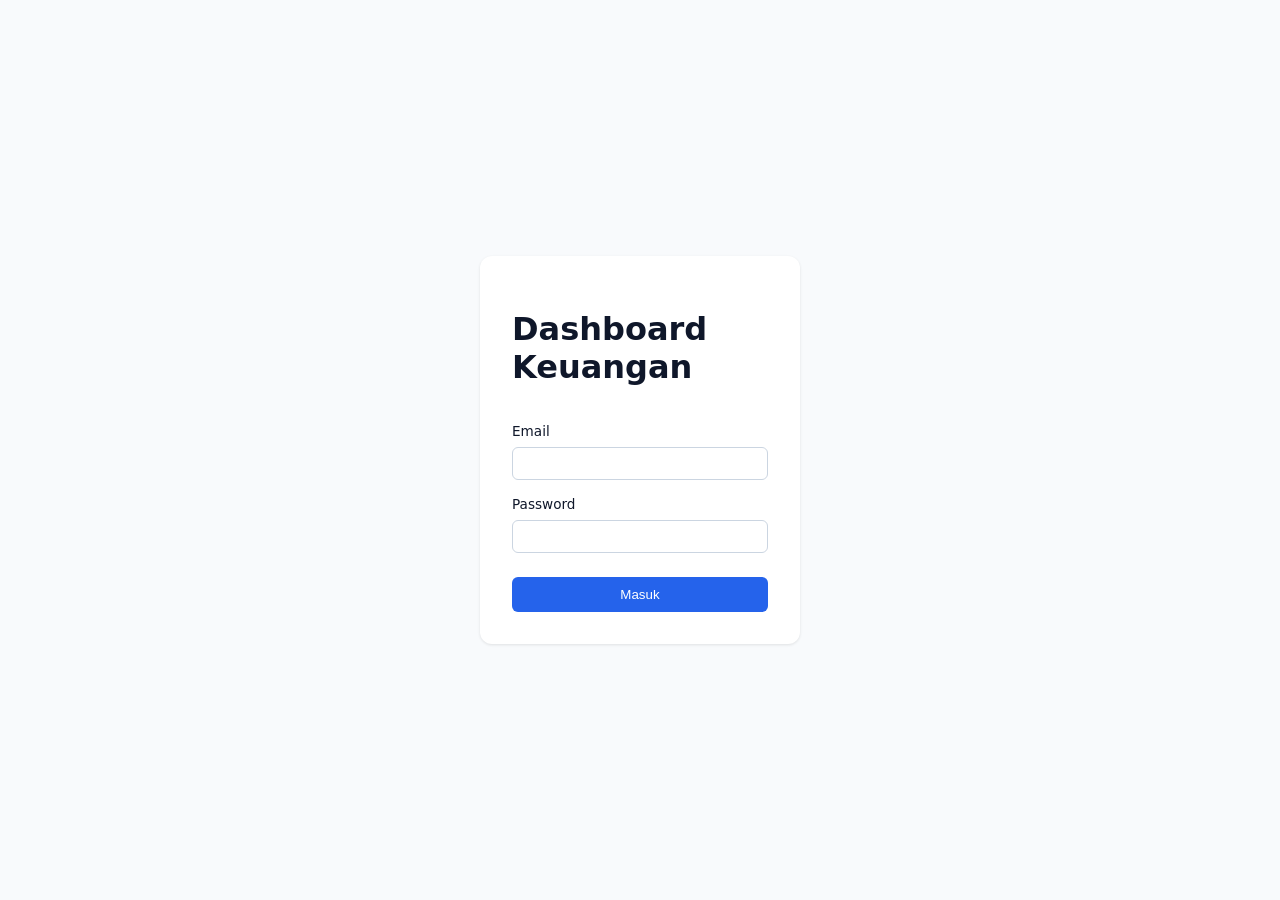
==== login.html @ 85442173 "feat: add Supabase Auth login and session guard" ====
<!doctype html>
<html lang="id">
<head>
  <meta charset="utf-8" />
  <title>Login — Dashboard Keuangan</title>
  <link rel="stylesheet" href="css/style.css" />
</head>
<body class="login-page">
  <form id="login-form" class="login-card">
    <h1>Dashboard Keuangan</h1>
    <label for="email">Email</label>
    <input type="email" id="email" required autocomplete="username" />
    <label for="password">Password</label>
    <input type="password" id="password" required autocomplete="current-password" />
    <button type="submit">Masuk</button>
    <p id="login-error" class="error" hidden></p>
  </form>
  <script type="module">
    import { login } from './js/auth.js';

    const form = document.getElementById('login-form');
    const errorEl = document.getElementById('login-error');

    form.addEventListener('submit', async (e) => {
      e.preventDefault();
      errorEl.hidden = true;
      const email = document.getElementById('email').value;
      const password = document.getElementById('password').value;
      const { error } = await login(email, password);
      if (error) {
        errorEl.textContent = error.message;
        errorEl.hidden = false;
        return;
      }
      window.location.href = 'index.html';
    });
  </script>
</body>
</html>
---- css/style.css ----
* { box-sizing: border-box; }
body {
  font-family: system-ui, sans-serif;
  margin: 0;
  background: #f8fafc;
  color: #0f172a;
}
.login-page {
  display: flex;
  align-items: center;
  justify-content: center;
  min-height: 100vh;
}
.login-card {
  background: white;
  padding: 2rem;
  border-radius: 0.75rem;
  box-shadow: 0 1px 3px rgba(0,0,0,0.1);
  width: 320px;
  display: flex;
  flex-direction: column;
  gap: 0.5rem;
}
.login-card label { font-size: 0.85rem; margin-top: 0.5rem; }
.login-card input {
  padding: 0.5rem;
  border: 1px solid #cbd5e1;
  border-radius: 0.375rem;
}
.login-card button {
  margin-top: 1rem;
  padding: 0.6rem;
  background: #2563eb;
  color: white;
  border: none;
  border-radius: 0.375rem;
  cursor: pointer;
}
.error { color: #dc2626; font-size: 0.85rem; }

.topbar {
  display: flex;
  justify-content: space-between;
  align-items: center;
  padding: 1rem 1.5rem;
  background: white;
  border-bottom: 1px solid #e2e8f0;
}
.topbar-controls { display: flex; align-items: center; gap: 0.75rem; }
main { padding: 1.5rem; max-width: 1200px; margin: 0 auto; }
section { margin-bottom: 2.5rem; }
table { width: 100%; border-collapse: collapse; background: white; }
th, td { text-align: left; padding: 0.5rem 0.75rem; border-bottom: 1px solid #e2e8f0; }
.grand-total { font-size: 1.25rem; font-weight: 600; margin: 0.5rem 0 1rem; }

.trend-grid {
  display: grid;
  grid-template-columns: repeat(auto-fill, minmax(220px, 1fr));
  gap: 1rem;
}
.trend-card {
  background: white;
  border: 1px solid #e2e8f0;
  border-radius: 0.5rem;
  padding: 0.75rem;
}
.trend-card h3 { margin: 0 0 0.5rem; font-size: 0.9rem; }
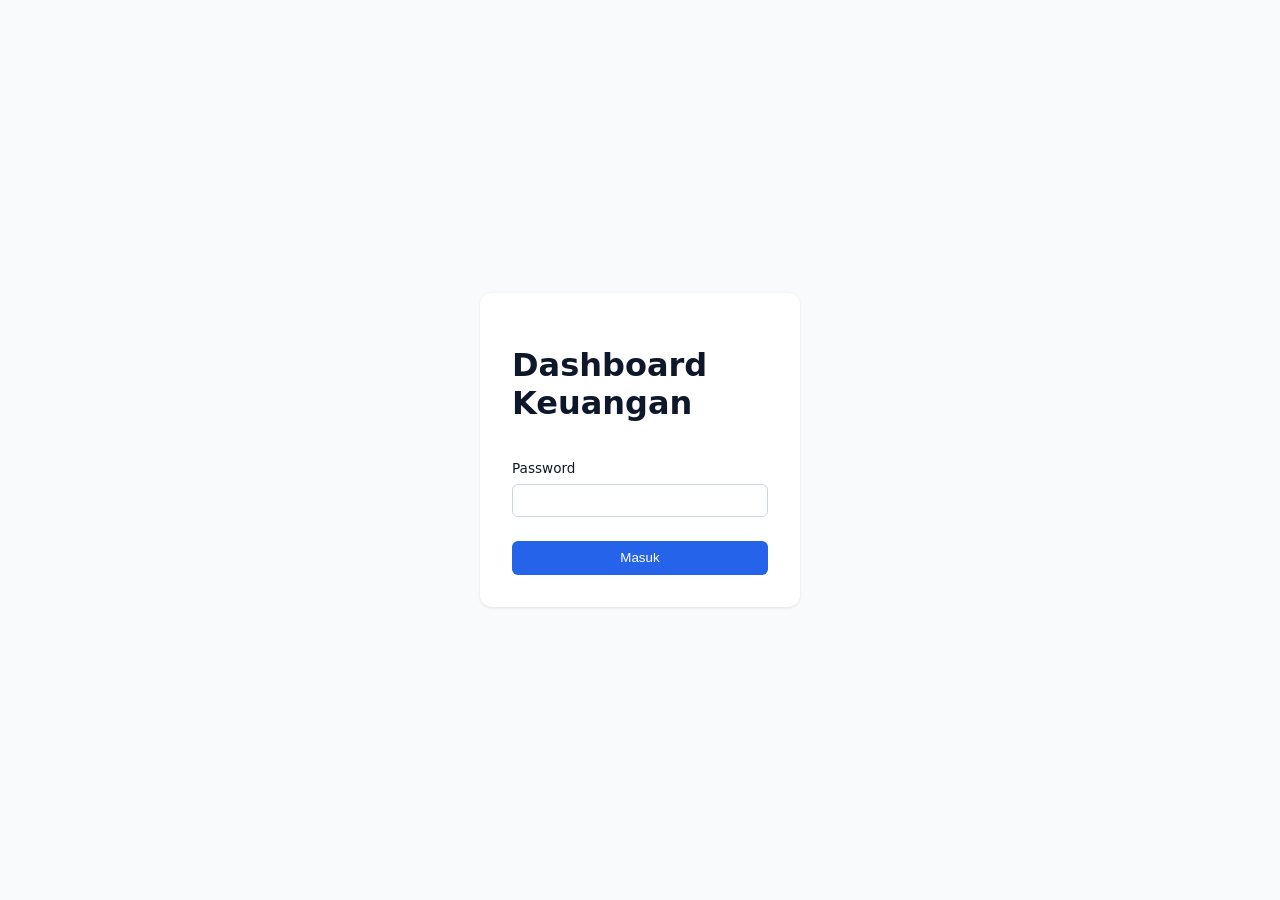
==== commit 46477575: "feat: hardcode owner email, password-only login form" ====
--- a/login.html
+++ b/login.html
@@ -8,8 +8,6 @@
 <body class="login-page">
   <form id="login-form" class="login-card">
     <h1>Dashboard Keuangan</h1>
-    <label for="email">Email</label>
-    <input type="email" id="email" required autocomplete="username" />
     <label for="password">Password</label>
     <input type="password" id="password" required autocomplete="current-password" />
     <button type="submit">Masuk</button>
@@ -18,15 +16,16 @@
   <script type="module">
     import { login } from './js/auth.js';
 
+    const OWNER_EMAIL = 'mokhammadafrizal@gmail.com';
+
     const form = document.getElementById('login-form');
     const errorEl = document.getElementById('login-error');
 
     form.addEventListener('submit', async (e) => {
       e.preventDefault();
       errorEl.hidden = true;
-      const email = document.getElementById('email').value;
       const password = document.getElementById('password').value;
-      const { error } = await login(email, password);
+      const { error } = await login(OWNER_EMAIL, password);
       if (error) {
         errorEl.textContent = error.message;
         errorEl.hidden = false;
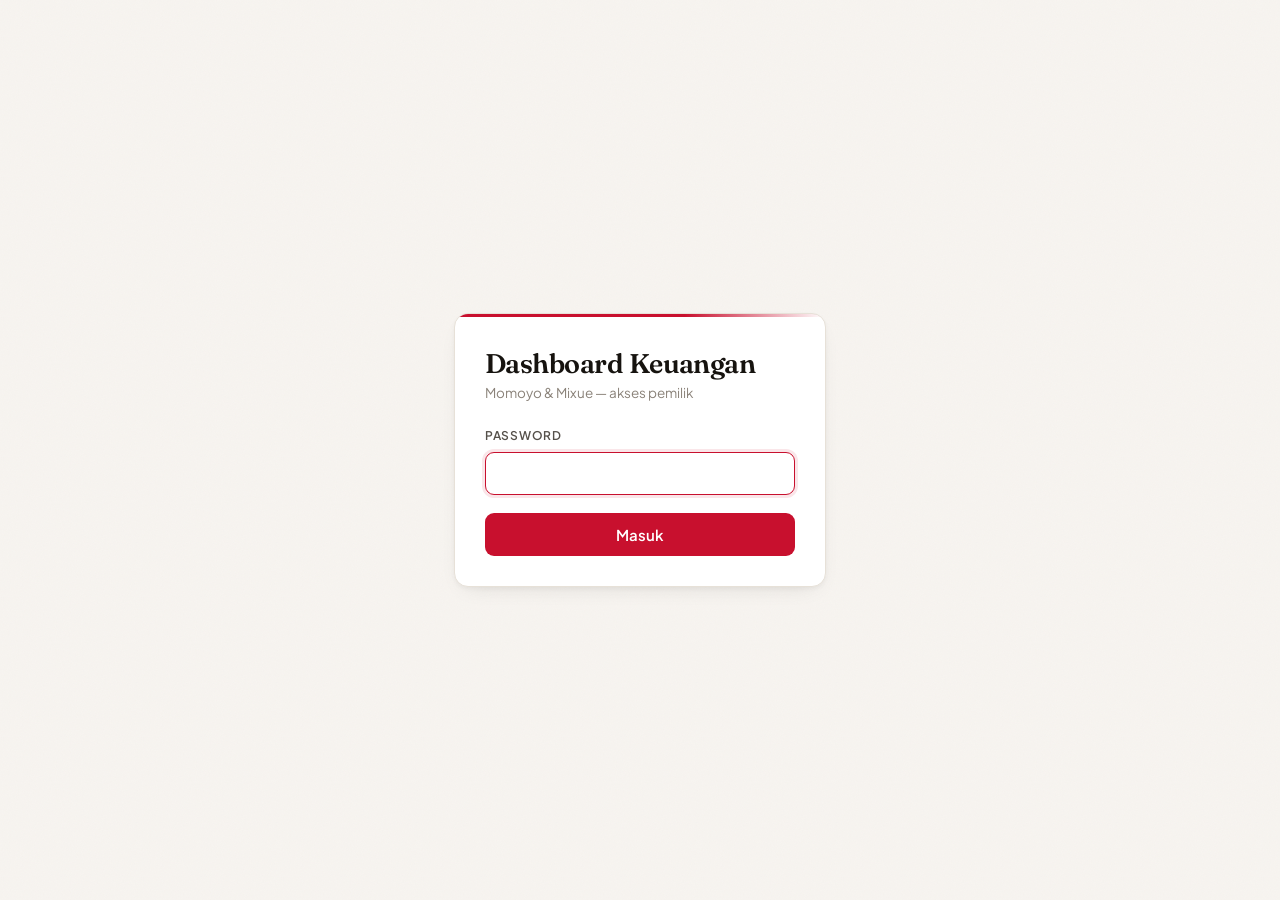
==== commit 8281561a: "feat: editorial redesign — stat cards, aggregate trend, ranked tables with bars, small multiples" ====
--- a/login.html
+++ b/login.html
@@ -2,17 +2,26 @@
 <html lang="id">
 <head>
   <meta charset="utf-8" />
-  <title>Login — Dashboard Keuangan</title>
+  <meta name="viewport" content="width=device-width, initial-scale=1, viewport-fit=cover" />
+  <meta name="theme-color" content="#C8102E" />
+  <title>Masuk — Dashboard Keuangan</title>
+  <link rel="preconnect" href="https://fonts.googleapis.com" />
+  <link rel="preconnect" href="https://fonts.gstatic.com" crossorigin />
+  <link href="https://fonts.googleapis.com/css2?family=Fraunces:opsz,wght@9..144,400;9..144,600;9..144,700&family=Plus+Jakarta+Sans:wght@400;500;600;700&display=swap" rel="stylesheet" />
   <link rel="stylesheet" href="css/style.css" />
 </head>
 <body class="login-page">
   <form id="login-form" class="login-card">
     <h1>Dashboard Keuangan</h1>
+    <p class="login-sub">Momoyo &amp; Mixue — akses pemilik</p>
+
     <label for="password">Password</label>
-    <input type="password" id="password" required autocomplete="current-password" />
-    <button type="submit">Masuk</button>
+    <input type="password" id="password" required autocomplete="current-password" autofocus />
+
+    <button type="submit" class="btn-primary" id="submit-btn">Masuk</button>
     <p id="login-error" class="error" hidden></p>
   </form>
+
   <script type="module">
     import { login } from './js/auth.js';
 
@@ -20,15 +29,24 @@
 
     const form = document.getElementById('login-form');
     const errorEl = document.getElementById('login-error');
+    const submitBtn = document.getElementById('submit-btn');
 
     form.addEventListener('submit', async (e) => {
       e.preventDefault();
       errorEl.hidden = true;
+      submitBtn.disabled = true;
+      submitBtn.textContent = 'Memeriksa…';
+
       const password = document.getElementById('password').value;
       const { error } = await login(OWNER_EMAIL, password);
+
       if (error) {
-        errorEl.textContent = error.message;
+        errorEl.textContent = error.message === 'Invalid login credentials'
+          ? 'Password salah. Coba lagi.'
+          : error.message;
         errorEl.hidden = false;
+        submitBtn.disabled = false;
+        submitBtn.textContent = 'Masuk';
         return;
       }
       window.location.href = 'index.html';
--- a/css/style.css
+++ b/css/style.css
@@ -1,67 +1,735 @@
-* { box-sizing: border-box; }
+/* ============================================================
+   Dashboard Keuangan — Momoyo & Mixue
+   Aesthetic: refined editorial finance. Warm paper canvas, a single
+   validated crimson data hue, generous hairlines, tabular figures.
+   Palette validated with the dataviz six-checks in BOTH modes:
+   series #C8102E on light (#FFFFFF / #F7F4F0) and #F2545B on dark
+   (#17161A) each pass lightness band, chroma floor and >=3:1 contrast.
+   ============================================================ */
+
+/* ---------- Tokens ---------- */
+:root {
+  color-scheme: light;
+
+  --canvas:        #F7F4F0;
+  --surface:       #FFFFFF;
+  --surface-2:     #FBF9F6;
+  --surface-sunk:  #F2EEE8;
+
+  --ink:           #16130F;
+  --ink-2:         #55504A;
+  --ink-muted:     #8A8279;
+
+  --hairline:      #E7E1D8;
+  --grid:          #EFEAE2;
+
+  /* single data hue */
+  --brand:         #C8102E;
+  --brand-ink:     #A00C24;
+  --brand-wash:    rgba(200, 16, 46, 0.10);
+  --brand-wash-2:  rgba(200, 16, 46, 0.05);
+
+  --good:          #006300;
+  --bad:           #C0392B;
+
+  --shadow-sm: 0 1px 2px rgba(22, 19, 15, 0.05);
+  --shadow-md: 0 2px 4px rgba(22, 19, 15, 0.04), 0 8px 24px -12px rgba(22, 19, 15, 0.14);
+
+  --radius:    14px;
+  --radius-sm: 9px;
+
+  --font-display: "Fraunces", Georgia, "Times New Roman", serif;
+  --font-ui: "Plus Jakarta Sans", ui-sans-serif, system-ui, -apple-system, "Segoe UI", sans-serif;
+
+  --maxw: 1240px;
+}
+
+@media (prefers-color-scheme: dark) {
+  :root:where(:not([data-theme="light"])) {
+    color-scheme: dark;
+    --canvas:       #0E0D10;
+    --surface:      #17161A;
+    --surface-2:    #1C1B20;
+    --surface-sunk: #211F26;
+    --ink:          #F6F3EE;
+    --ink-2:        #B9B3AA;
+    --ink-muted:    #8A8279;
+    --hairline:     #2B2932;
+    --grid:         #232128;
+    --brand:        #F2545B;
+    --brand-ink:    #F2545B;
+    --brand-wash:   rgba(242, 84, 91, 0.16);
+    --brand-wash-2: rgba(242, 84, 91, 0.07);
+    --good:         #4FBF4F;
+    --bad:          #F2545B;
+    --shadow-sm: 0 1px 2px rgba(0, 0, 0, 0.4);
+    --shadow-md: 0 2px 4px rgba(0, 0, 0, 0.3), 0 8px 24px -12px rgba(0, 0, 0, 0.7);
+  }
+}
+
+:root[data-theme="dark"] {
+  color-scheme: dark;
+  --canvas:       #0E0D10;
+  --surface:      #17161A;
+  --surface-2:    #1C1B20;
+  --surface-sunk: #211F26;
+  --ink:          #F6F3EE;
+  --ink-2:        #B9B3AA;
+  --ink-muted:    #8A8279;
+  --hairline:     #2B2932;
+  --grid:         #232128;
+  --brand:        #F2545B;
+  --brand-ink:    #F2545B;
+  --brand-wash:   rgba(242, 84, 91, 0.16);
+  --brand-wash-2: rgba(242, 84, 91, 0.07);
+  --good:         #4FBF4F;
+  --bad:          #F2545B;
+}
+
+/* ---------- Base ---------- */
+*, *::before, *::after { box-sizing: border-box; }
+
+html { -webkit-text-size-adjust: 100%; }
+
 body {
-  font-family: system-ui, sans-serif;
   margin: 0;
-  background: #f8fafc;
-  color: #0f172a;
-}
+  font-family: var(--font-ui);
+  font-size: 15px;
+  line-height: 1.5;
+  color: var(--ink);
+  background-color: var(--canvas);
+  /* faint paper grain for atmosphere — never loud enough to read as texture */
+  background-image: url("data:image/svg+xml,%3Csvg xmlns='http://www.w3.org/2000/svg' width='140' height='140'%3E%3Cfilter id='n'%3E%3CfeTurbulence type='fractalNoise' baseFrequency='0.85' numOctaves='3'/%3E%3C/filter%3E%3Crect width='140' height='140' filter='url(%23n)' opacity='0.028'/%3E%3C/svg%3E");
+  -webkit-font-smoothing: antialiased;
+  text-rendering: optimizeLegibility;
+}
+
+h1, h2, h3 { margin: 0; font-weight: 600; }
+
+/* ============================================================
+   Login
+   ============================================================ */
 .login-page {
+  min-height: 100dvh;
+  display: grid;
+  place-items: center;
+  padding: 24px;
+}
+
+.login-card {
+  width: min(100%, 372px);
+  background: var(--surface);
+  border: 1px solid var(--hairline);
+  border-radius: var(--radius);
+  box-shadow: var(--shadow-md);
+  padding: 34px 30px 30px;
+  position: relative;
+  overflow: hidden;
+}
+
+/* brand hairline across the top of the card */
+.login-card::before {
+  content: "";
+  position: absolute;
+  inset: 0 0 auto 0;
+  height: 3px;
+  background: linear-gradient(90deg, var(--brand), var(--brand) 62%, transparent);
+}
+
+.login-card h1 {
+  font-family: var(--font-display);
+  font-optical-sizing: auto;
+  font-size: 27px;
+  letter-spacing: -0.02em;
+  line-height: 1.15;
+  margin-bottom: 4px;
+}
+
+.login-card .login-sub {
+  margin: 0 0 24px;
+  color: var(--ink-muted);
+  font-size: 13.5px;
+}
+
+.login-card label {
+  display: block;
+  font-size: 12px;
+  font-weight: 600;
+  letter-spacing: 0.06em;
+  text-transform: uppercase;
+  color: var(--ink-2);
+  margin-bottom: 7px;
+}
+
+.login-card input[type="password"] {
+  width: 100%;
+  font-family: var(--font-ui);
+  font-size: 15px;
+  color: var(--ink);
+  background: var(--surface-2);
+  border: 1px solid var(--hairline);
+  border-radius: var(--radius-sm);
+  padding: 11px 13px;
+  transition: border-color .16s ease, box-shadow .16s ease, background-color .16s ease;
+}
+
+.login-card input[type="password"]:focus {
+  outline: none;
+  background: var(--surface);
+  border-color: var(--brand);
+  box-shadow: 0 0 0 3px var(--brand-wash);
+}
+
+.btn-primary {
+  width: 100%;
+  margin-top: 18px;
+  font-family: var(--font-ui);
+  font-size: 15px;
+  font-weight: 600;
+  color: #fff;
+  background: var(--brand);
+  border: none;
+  border-radius: var(--radius-sm);
+  padding: 12px;
+  cursor: pointer;
+  transition: filter .16s ease, transform .12s ease;
+}
+.btn-primary:hover { filter: brightness(1.07); }
+.btn-primary:active { transform: translateY(1px); }
+.btn-primary:disabled { opacity: .6; cursor: progress; }
+
+.error {
+  margin: 14px 0 0;
+  font-size: 13.5px;
+  color: var(--bad);
+  background: var(--brand-wash-2);
+  border-left: 2px solid var(--bad);
+  padding: 9px 11px;
+  border-radius: 0 var(--radius-sm) var(--radius-sm) 0;
+}
+
+/* ============================================================
+   Topbar
+   ============================================================ */
+.topbar {
+  position: sticky;
+  top: 0;
+  z-index: 20;
+  background: color-mix(in srgb, var(--canvas) 88%, transparent);
+  backdrop-filter: saturate(1.6) blur(10px);
+  -webkit-backdrop-filter: saturate(1.6) blur(10px);
+  border-bottom: 1px solid var(--hairline);
+}
+
+.topbar-inner {
+  max-width: var(--maxw);
+  margin: 0 auto;
+  padding: 13px clamp(16px, 3vw, 30px);
   display: flex;
   align-items: center;
-  justify-content: center;
-  min-height: 100vh;
-}
-.login-card {
-  background: white;
-  padding: 2rem;
-  border-radius: 0.75rem;
-  box-shadow: 0 1px 3px rgba(0,0,0,0.1);
-  width: 320px;
+  justify-content: space-between;
+  gap: 16px;
+  flex-wrap: wrap;
+}
+
+.brandmark { display: flex; align-items: center; gap: 11px; min-width: 0; }
+
+.brandmark-dot {
+  width: 11px; height: 11px;
+  border-radius: 50%;
+  background: var(--brand);
+  box-shadow: 0 0 0 4px var(--brand-wash);
+  flex: none;
+}
+
+.brandmark-text { display: flex; flex-direction: column; line-height: 1.2; min-width: 0; }
+.brandmark-text strong {
+  font-family: var(--font-display);
+  font-optical-sizing: auto;
+  font-size: 18.5px;
+  font-weight: 600;
+  letter-spacing: -0.015em;
+  white-space: nowrap;
+}
+.brandmark-text span {
+  font-size: 11.5px;
+  color: var(--ink-muted);
+  letter-spacing: 0.03em;
+}
+
+.topbar-controls { display: flex; align-items: flex-end; gap: 10px; }
+
+.field { display: flex; flex-direction: column; gap: 5px; }
+.field label {
+  font-size: 10.5px;
+  font-weight: 700;
+  letter-spacing: 0.08em;
+  text-transform: uppercase;
+  color: var(--ink-muted);
+}
+
+.select-wrap { position: relative; }
+.select-wrap::after {
+  content: "";
+  position: absolute;
+  right: 11px; top: 50%;
+  width: 7px; height: 7px;
+  border-right: 1.8px solid var(--ink-2);
+  border-bottom: 1.8px solid var(--ink-2);
+  transform: translateY(-70%) rotate(45deg);
+  pointer-events: none;
+}
+
+.select-wrap select,
+input[type="date"] {
+  appearance: none;
+  -webkit-appearance: none;
+  font-family: var(--font-ui);
+  font-size: 14px;
+  font-weight: 600;
+  color: var(--ink);
+  background: var(--surface);
+  border: 1px solid var(--hairline);
+  border-radius: var(--radius-sm);
+  padding: 8px 32px 8px 12px;
+  cursor: pointer;
+  transition: border-color .16s ease, box-shadow .16s ease;
+}
+input[type="date"] { padding-right: 12px; }
+
+.select-wrap select:focus-visible,
+input[type="date"]:focus-visible {
+  outline: none;
+  border-color: var(--brand);
+  box-shadow: 0 0 0 3px var(--brand-wash);
+}
+
+.btn-ghost {
+  font-family: var(--font-ui);
+  font-size: 14px;
+  font-weight: 600;
+  color: var(--ink-2);
+  background: transparent;
+  border: 1px solid var(--hairline);
+  border-radius: var(--radius-sm);
+  padding: 8px 14px;
+  cursor: pointer;
+  transition: color .16s ease, border-color .16s ease, background-color .16s ease;
+}
+.btn-ghost:hover { color: var(--brand-ink); border-color: var(--brand); background: var(--brand-wash-2); }
+
+/* ============================================================
+   Layout
+   ============================================================ */
+main {
+  max-width: var(--maxw);
+  margin: 0 auto;
+  padding: clamp(20px, 3vw, 32px) clamp(16px, 3vw, 30px) 72px;
   display: flex;
   flex-direction: column;
-  gap: 0.5rem;
-}
-.login-card label { font-size: 0.85rem; margin-top: 0.5rem; }
-.login-card input {
-  padding: 0.5rem;
-  border: 1px solid #cbd5e1;
-  border-radius: 0.375rem;
-}
-.login-card button {
-  margin-top: 1rem;
-  padding: 0.6rem;
-  background: #2563eb;
-  color: white;
-  border: none;
-  border-radius: 0.375rem;
-  cursor: pointer;
-}
-.error { color: #dc2626; font-size: 0.85rem; }
-
-.topbar {
+  gap: clamp(18px, 2.4vw, 26px);
+}
+
+/* staggered entrance — one orchestrated page load */
+main > * {
+  animation: rise .5s cubic-bezier(.22,.68,.36,1) both;
+}
+main > *:nth-child(1) { animation-delay: .02s; }
+main > *:nth-child(2) { animation-delay: .08s; }
+main > *:nth-child(3) { animation-delay: .14s; }
+main > *:nth-child(4) { animation-delay: .2s; }
+main > *:nth-child(5) { animation-delay: .26s; }
+
+@keyframes rise {
+  from { opacity: 0; transform: translateY(10px); }
+  to   { opacity: 1; transform: none; }
+}
+
+@media (prefers-reduced-motion: reduce) {
+  main > * { animation: none; }
+  * { transition-duration: .01ms !important; animation-duration: .01ms !important; }
+}
+
+/* ============================================================
+   Stat cards
+   ============================================================ */
+.stats {
+  display: grid;
+  grid-template-columns: repeat(4, 1fr);
+  gap: clamp(12px, 1.5vw, 16px);
+}
+
+.stat {
+  background: var(--surface);
+  border: 1px solid var(--hairline);
+  border-radius: var(--radius);
+  padding: 18px 18px 16px;
+  box-shadow: var(--shadow-sm);
+  position: relative;
+  min-width: 0;
+}
+
+/* the hero card carries the brand accent and spans two columns */
+.stat--hero {
+  grid-column: span 2;
+  background:
+    radial-gradient(120% 140% at 0% 0%, var(--brand-wash-2), transparent 58%),
+    var(--surface);
+}
+.stat--hero::before {
+  content: "";
+  position: absolute;
+  left: 18px; top: 0;
+  width: 34px; height: 3px;
+  background: var(--brand);
+  border-radius: 0 0 3px 3px;
+}
+
+.stat-label {
+  font-size: 11px;
+  font-weight: 700;
+  letter-spacing: 0.09em;
+  text-transform: uppercase;
+  color: var(--ink-muted);
+  margin-bottom: 10px;
+}
+
+.stat-value {
+  font-family: var(--font-display);
+  font-optical-sizing: auto;
+  font-weight: 600;
+  font-size: clamp(26px, 3.4vw, 34px);
+  line-height: 1.05;
+  letter-spacing: -0.025em;
+  margin: 0;
+  color: var(--ink);
+  font-variant-numeric: lining-nums;
+}
+
+.stat--hero .stat-value { font-size: clamp(34px, 5vw, 52px); }
+
+.stat-value--name {
+  font-size: clamp(20px, 2.4vw, 26px);
+  overflow-wrap: anywhere;
+}
+
+.stat-sub {
+  margin: 8px 0 0;
+  font-size: 12.5px;
+  color: var(--ink-muted);
+  line-height: 1.4;
+}
+
+.delta { font-weight: 700; }
+.delta--up   { color: var(--good); }
+.delta--down { color: var(--bad); }
+.delta-icon { font-style: normal; margin-right: 2px; }
+
+/* ============================================================
+   Panels
+   ============================================================ */
+.panel {
+  background: var(--surface);
+  border: 1px solid var(--hairline);
+  border-radius: var(--radius);
+  box-shadow: var(--shadow-sm);
+  overflow: hidden;
+}
+
+.panel-head {
   display: flex;
+  align-items: flex-end;
   justify-content: space-between;
-  align-items: center;
-  padding: 1rem 1.5rem;
-  background: white;
-  border-bottom: 1px solid #e2e8f0;
-}
-.topbar-controls { display: flex; align-items: center; gap: 0.75rem; }
-main { padding: 1.5rem; max-width: 1200px; margin: 0 auto; }
-section { margin-bottom: 2.5rem; }
-table { width: 100%; border-collapse: collapse; background: white; }
-th, td { text-align: left; padding: 0.5rem 0.75rem; border-bottom: 1px solid #e2e8f0; }
-.grand-total { font-size: 1.25rem; font-weight: 600; margin: 0.5rem 0 1rem; }
-
+  gap: 14px;
+  flex-wrap: wrap;
+  padding: 18px clamp(16px, 2.2vw, 22px) 14px;
+  border-bottom: 1px solid var(--hairline);
+}
+
+.panel-title {
+  font-family: var(--font-display);
+  font-optical-sizing: auto;
+  font-size: 19px;
+  font-weight: 600;
+  letter-spacing: -0.018em;
+}
+
+.panel-note {
+  margin: 3px 0 0;
+  font-size: 12.5px;
+  color: var(--ink-muted);
+}
+
+/* ---------- Charts ---------- */
+.chart-frame {
+  position: relative;
+  padding: 16px clamp(10px, 1.6vw, 18px) 12px;
+  height: 264px;
+}
+.chart-frame--tall { height: 320px; }
+
+@media (max-width: 640px) {
+  .chart-frame, .chart-frame--tall { height: 232px; }
+}
+
+/* ============================================================
+   Tables
+   ============================================================ */
+.table-scroll { overflow-x: auto; }
+
+.data-table {
+  width: 100%;
+  border-collapse: collapse;
+  font-size: 14px;
+}
+
+.data-table th {
+  text-align: left;
+  font-size: 10.5px;
+  font-weight: 700;
+  letter-spacing: 0.08em;
+  text-transform: uppercase;
+  color: var(--ink-muted);
+  padding: 11px clamp(12px, 1.6vw, 18px);
+  background: var(--surface-2);
+  border-bottom: 1px solid var(--hairline);
+  white-space: nowrap;
+}
+
+.data-table td {
+  padding: 11px clamp(12px, 1.6vw, 18px);
+  border-bottom: 1px solid var(--grid);
+  vertical-align: middle;
+}
+
+.data-table tbody tr:nth-child(even) { background: var(--surface-2); }
+.data-table tbody tr:last-child td { border-bottom: none; }
+
+.data-table tbody tr {
+  transition: background-color .14s ease;
+}
+.data-table tbody tr:hover { background: var(--brand-wash-2); }
+
+.col-rank { width: 46px; text-align: center; }
+.col-num  { text-align: right; white-space: nowrap; }
+.col-share { width: 34%; min-width: 150px; }
+
+.data-table td.col-rank { text-align: center; }
+.data-table td.col-num {
+  text-align: right;
+  font-variant-numeric: tabular-nums;
+  font-weight: 600;
+  white-space: nowrap;
+}
+
+.rank-badge {
+  display: inline-grid;
+  place-items: center;
+  min-width: 23px; height: 23px;
+  padding: 0 6px;
+  border-radius: 7px;
+  font-size: 12px;
+  font-weight: 700;
+  font-variant-numeric: tabular-nums;
+  color: var(--ink-2);
+  background: var(--surface-sunk);
+}
+/* top three earn the accent, in descending strength */
+tr:nth-child(1) .rank-badge { background: var(--brand); color: #fff; }
+tr:nth-child(2) .rank-badge { background: var(--brand-wash); color: var(--brand-ink); }
+tr:nth-child(3) .rank-badge { background: var(--brand-wash-2); color: var(--brand-ink); }
+
+.outlet-cell { display: flex; align-items: center; gap: 9px; min-width: 0; }
+.outlet-name { font-weight: 600; }
+.brand-tag {
+  font-size: 10px;
+  font-weight: 700;
+  letter-spacing: 0.05em;
+  text-transform: uppercase;
+  color: var(--ink-muted);
+  border: 1px solid var(--hairline);
+  border-radius: 5px;
+  padding: 1px 5px;
+  flex: none;
+}
+
+/* mini proportion bar — magnitude by length, single hue */
+.bar {
+  position: relative;
+  height: 8px;
+  border-radius: 999px;
+  background: var(--surface-sunk);
+  overflow: hidden;
+}
+.bar-fill {
+  position: absolute;
+  inset: 0 auto 0 0;
+  border-radius: 999px;
+  background: var(--brand);
+  /* grows on load so proportion reads as motion, not decoration */
+  animation: grow .7s cubic-bezier(.22,.68,.36,1) both;
+  transform-origin: left center;
+}
+@keyframes grow { from { transform: scaleX(0); } to { transform: scaleX(1); } }
+
+.share-cell { display: flex; align-items: center; gap: 10px; }
+.share-cell .bar { flex: 1 1 auto; }
+.share-pct {
+  flex: none;
+  width: 42px;
+  text-align: right;
+  font-size: 12px;
+  font-variant-numeric: tabular-nums;
+  color: var(--ink-muted);
+}
+
+.empty-row td {
+  padding: 30px 18px;
+  text-align: center;
+  color: var(--ink-muted);
+  font-size: 13.5px;
+}
+
+/* ============================================================
+   Small multiples
+   ============================================================ */
 .trend-grid {
   display: grid;
-  grid-template-columns: repeat(auto-fill, minmax(220px, 1fr));
-  gap: 1rem;
-}
+  grid-template-columns: repeat(auto-fill, minmax(232px, 1fr));
+  gap: 1px;
+  background: var(--hairline);
+}
+
 .trend-card {
-  background: white;
-  border: 1px solid #e2e8f0;
-  border-radius: 0.5rem;
-  padding: 0.75rem;
-}
-.trend-card h3 { margin: 0 0 0.5rem; font-size: 0.9rem; }
+  background: var(--surface);
+  padding: 14px 14px 8px;
+  min-width: 0;
+}
+
+.trend-card-head {
+  display: flex;
+  align-items: baseline;
+  justify-content: space-between;
+  gap: 8px;
+  margin-bottom: 2px;
+}
+
+.trend-card h3 {
+  font-size: 13px;
+  font-weight: 700;
+  letter-spacing: -0.005em;
+  color: var(--ink);
+  overflow: hidden;
+  text-overflow: ellipsis;
+  white-space: nowrap;
+}
+
+.trend-card .trend-total {
+  font-size: 12.5px;
+  font-weight: 700;
+  font-variant-numeric: tabular-nums;
+  color: var(--brand-ink);
+  flex: none;
+}
+
+.trend-card .trend-meta {
+  font-size: 11px;
+  color: var(--ink-muted);
+  margin: 0 0 6px;
+}
+
+.spark-frame { height: 76px; position: relative; }
+
+.trend-card--empty .spark-frame {
+  display: grid;
+  place-items: center;
+  font-size: 11.5px;
+  color: var(--ink-muted);
+  background:
+    repeating-linear-gradient(45deg, var(--surface-2) 0 6px, transparent 6px 12px);
+  border-radius: var(--radius-sm);
+}
+
+/* ============================================================
+   Loading skeletons
+   ============================================================ */
+.skeleton {
+  display: block;
+  height: 1em;
+  border-radius: 6px;
+  background: linear-gradient(90deg, var(--surface-sunk) 25%, var(--surface-2) 37%, var(--surface-sunk) 63%);
+  background-size: 400% 100%;
+  animation: shimmer 1.4s ease-in-out infinite;
+}
+@keyframes shimmer {
+  from { background-position: 100% 0; }
+  to   { background-position: 0 0; }
+}
+
+.skeleton--value { height: 1.05em; width: 72%; }
+.skeleton--sub   { height: .8em; width: 52%; margin-top: 9px; }
+.skeleton--row   { height: 13px; width: 100%; }
+
+/* ============================================================
+   Footnote + toast
+   ============================================================ */
+.footnote {
+  margin: 2px 0 0;
+  font-size: 12px;
+  color: var(--ink-muted);
+  text-align: center;
+}
+
+.toast {
+  position: fixed;
+  left: 50%;
+  bottom: 22px;
+  transform: translateX(-50%);
+  z-index: 40;
+  max-width: min(92vw, 460px);
+  background: var(--ink);
+  color: var(--canvas);
+  font-size: 13.5px;
+  padding: 11px 16px;
+  border-radius: var(--radius-sm);
+  box-shadow: var(--shadow-md);
+}
+.toast[hidden] { display: none; }
+
+/* ============================================================
+   Responsive — phone is a primary surface here
+   ============================================================ */
+@media (max-width: 860px) {
+  .stats { grid-template-columns: repeat(2, 1fr); }
+  .stat--hero { grid-column: span 2; }
+}
+
+@media (max-width: 560px) {
+  body { font-size: 14.5px; }
+
+  .topbar-inner { padding: 11px 16px; gap: 11px; }
+  .topbar-controls { width: 100%; justify-content: space-between; }
+  .brandmark-text strong { font-size: 17px; }
+
+  .stats { grid-template-columns: 1fr; }
+  .stat--hero { grid-column: span 1; }
+  .stat { padding: 15px 15px 14px; }
+
+  .panel-head { padding: 15px 16px 13px; }
+
+  /* the share column is the first thing to sacrifice on a narrow screen */
+  .col-share, .data-table td.col-share { display: none; }
+
+  .data-table th, .data-table td { padding: 10px 12px; }
+
+  .trend-grid { grid-template-columns: repeat(auto-fill, minmax(158px, 1fr)); }
+  .spark-frame { height: 64px; }
+}
+
+/* ============================================================
+   Forced colors / print — texture & ink fallbacks
+   ============================================================ */
+@media (forced-colors: active) {
+  .bar-fill { background: Highlight; }
+  .panel, .stat, .login-card { border-color: CanvasText; }
+}
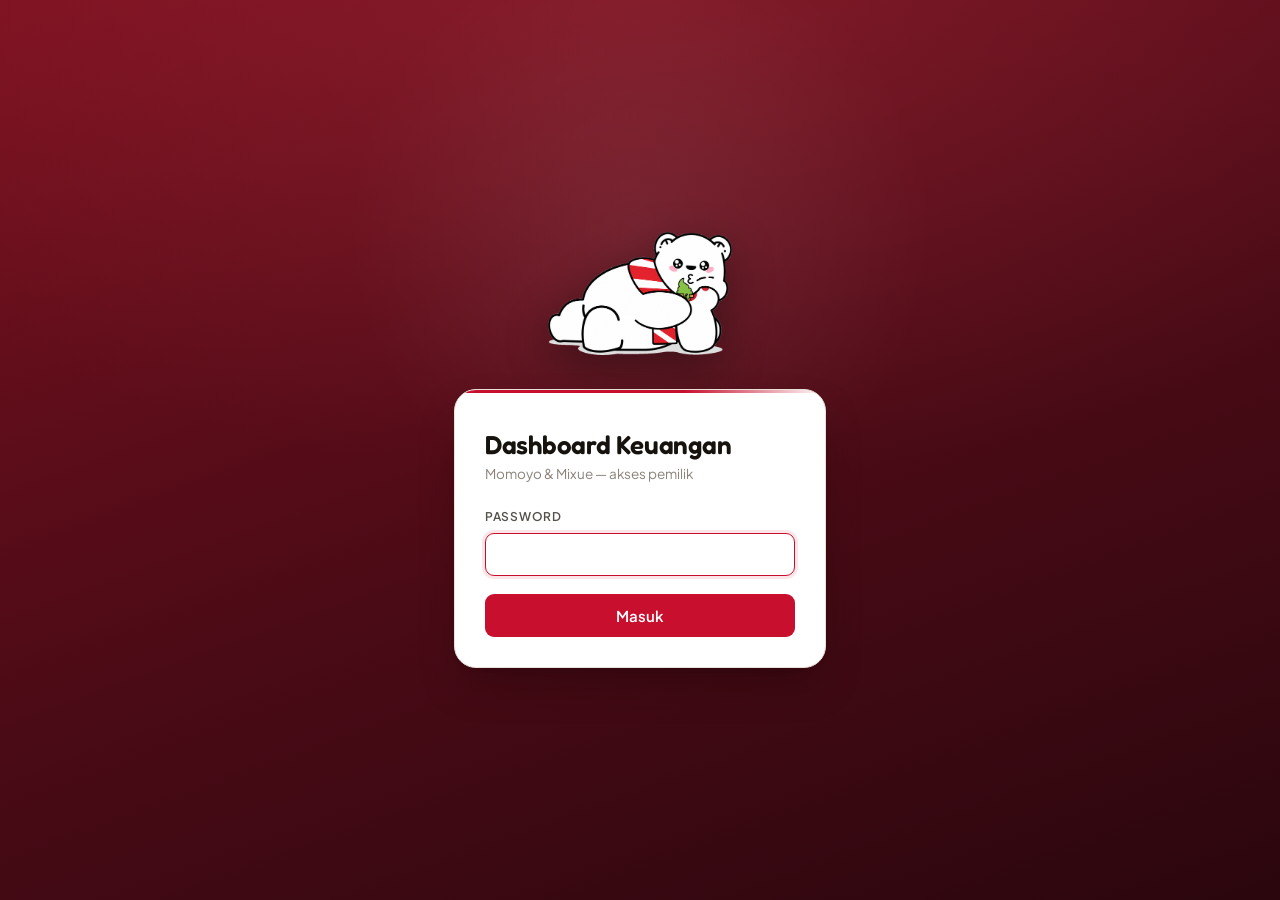
==== commit 2e02e486: "feat: redesign login page with Momoyo brand (red gradient, mascot, rounded font) - Dark red -> maroo" ====
--- a/login.html
+++ b/login.html
@@ -3,24 +3,29 @@
 <head>
   <meta charset="utf-8" />
   <meta name="viewport" content="width=device-width, initial-scale=1, viewport-fit=cover" />
-  <meta name="theme-color" content="#C8102E" />
+  <meta name="theme-color" content="#5A0E1A" />
   <title>Masuk — Dashboard Keuangan</title>
+  <link rel="icon" href="data:image/svg+xml,%3Csvg xmlns='http://www.w3.org/2000/svg' viewBox='0 0 32 32'%3E%3Crect width='32' height='32' rx='7' fill='%23C8102E'/%3E%3Ccircle cx='16' cy='16' r='6' fill='%23fff'/%3E%3C/svg%3E" />
   <link rel="preconnect" href="https://fonts.googleapis.com" />
   <link rel="preconnect" href="https://fonts.gstatic.com" crossorigin />
-  <link href="https://fonts.googleapis.com/css2?family=Fraunces:opsz,wght@9..144,400;9..144,600;9..144,700&family=Plus+Jakarta+Sans:wght@400;500;600;700&display=swap" rel="stylesheet" />
+  <link href="https://fonts.googleapis.com/css2?family=Fredoka:wght@500;600;700&family=Plus+Jakarta+Sans:wght@400;500;600;700&display=swap" rel="stylesheet" />
   <link rel="stylesheet" href="css/style.css" />
 </head>
 <body class="login-page">
-  <form id="login-form" class="login-card">
-    <h1>Dashboard Keuangan</h1>
-    <p class="login-sub">Momoyo &amp; Mixue — akses pemilik</p>
+  <div class="login-scene">
+    <img class="login-mascot" src="panda-lengkap-final.png" alt="" aria-hidden="true" width="500" height="335" />
 
-    <label for="password">Password</label>
-    <input type="password" id="password" required autocomplete="current-password" autofocus />
+    <form id="login-form" class="login-card">
+      <h1>Dashboard Keuangan</h1>
+      <p class="login-sub">Momoyo &amp; Mixue — akses pemilik</p>
 
-    <button type="submit" class="btn-primary" id="submit-btn">Masuk</button>
-    <p id="login-error" class="error" hidden></p>
-  </form>
+      <label for="password">Password</label>
+      <input type="password" id="password" required autocomplete="current-password" autofocus />
+
+      <button type="submit" class="btn-primary" id="submit-btn">Masuk</button>
+      <p id="login-error" class="error" hidden></p>
+    </form>
+  </div>
 
   <script type="module">
     import { login } from './js/auth.js';
--- a/css/style.css
+++ b/css/style.css
@@ -40,6 +40,8 @@
 
   --font-display: "Fraunces", Georgia, "Times New Roman", serif;
   --font-ui: "Plus Jakarta Sans", ui-sans-serif, system-ui, -apple-system, "Segoe UI", sans-serif;
+  /* rounded/bold — login title only, echoes the crew attendance app's brand voice */
+  --font-playful: "Fredoka", "Plus Jakarta Sans", ui-sans-serif, system-ui, sans-serif;
 
   --maxw: 1240px;
 }
@@ -107,23 +109,65 @@
 h1, h2, h3 { margin: 0; font-weight: 600; }
 
 /* ============================================================
-   Login
+   Login — Momoyo brand: red gradient, mascot + sticker, but calmer
+   than the crew attendance app (owner-only access: one mascot, one
+   sticker, generous negative space — no scattered doodles).
    ============================================================ */
 .login-page {
   min-height: 100dvh;
   display: grid;
   place-items: center;
-  padding: 24px;
+  padding: 32px 20px;
+  position: relative;
+  overflow: hidden;
+  /* dark red -> maroon, deeper/more subdued than a playful crew-app red */
+  background:
+    radial-gradient(120% 90% at 50% 0%, rgba(255, 90, 110, 0.16), transparent 60%),
+    linear-gradient(160deg, #7A101F 0%, #4A0B16 55%, #2B060D 100%);
+}
+
+/* one very soft glow behind the mascot for depth — intentionally the
+   only decorative flourish, per "tidak terlalu ramai" */
+.login-page::before {
+  content: "";
+  position: absolute;
+  top: -10%;
+  left: 50%;
+  width: 640px;
+  height: 640px;
+  transform: translateX(-50%);
+  background: radial-gradient(circle, rgba(255, 255, 255, 0.07), transparent 65%);
+  pointer-events: none;
+}
+
+.login-scene {
+  position: relative;
+  z-index: 1;
+  display: flex;
+  flex-direction: column;
+  align-items: center;
+  width: 100%;
+  max-width: 372px;
+}
+
+/* Mascot -> card, in normal flow. Purely decorative — sits above the card,
+   never overlapping it. */
+.login-mascot {
+  width: clamp(140px, 28vw, 184px);
+  height: auto;
+  margin-bottom: clamp(20px, 4vw, 34px);
+  filter: drop-shadow(0 14px 22px rgba(0, 0, 0, 0.35));
 }
 
 .login-card {
-  width: min(100%, 372px);
+  width: 100%;
   background: var(--surface);
   border: 1px solid var(--hairline);
-  border-radius: var(--radius);
-  box-shadow: var(--shadow-md);
-  padding: 34px 30px 30px;
+  border-radius: 22px;
+  box-shadow: 0 2px 4px rgba(22, 19, 15, 0.06), 0 20px 44px -16px rgba(30, 4, 8, 0.55);
+  padding: 40px 30px 30px;
   position: relative;
+  z-index: 1;
   overflow: hidden;
 }
 
@@ -137,10 +181,10 @@
 }
 
 .login-card h1 {
-  font-family: var(--font-display);
-  font-optical-sizing: auto;
-  font-size: 27px;
-  letter-spacing: -0.02em;
+  font-family: var(--font-playful);
+  font-weight: 600;
+  font-size: 26px;
+  letter-spacing: -0.01em;
   line-height: 1.15;
   margin-bottom: 4px;
 }
@@ -149,6 +193,11 @@
   margin: 0 0 24px;
   color: var(--ink-muted);
   font-size: 13.5px;
+}
+
+@media (max-width: 480px) {
+  .login-mascot { width: clamp(118px, 30vw, 152px); margin-bottom: 20px; }
+  .login-card { padding: 34px 22px 26px; }
 }
 
 .login-card label {
@@ -353,9 +402,11 @@
 /* ============================================================
    Stat cards
    ============================================================ */
+/* Four cards on one row; the hero simply gets a wider track rather than a
+   column span (a span would total 5 tracks in a 4-track grid and wrap). */
 .stats {
   display: grid;
-  grid-template-columns: repeat(4, 1fr);
+  grid-template-columns: 1.55fr 1fr 1fr 1fr;
   gap: clamp(12px, 1.5vw, 16px);
 }
 
@@ -369,9 +420,8 @@
   min-width: 0;
 }
 
-/* the hero card carries the brand accent and spans two columns */
+/* the hero card carries the brand accent */
 .stat--hero {
-  grid-column: span 2;
   background:
     radial-gradient(120% 140% at 0% 0%, var(--brand-wash-2), transparent 58%),
     var(--surface);
@@ -420,10 +470,11 @@
   line-height: 1.4;
 }
 
-.delta { font-weight: 700; }
+.delta { font-weight: 700; font-variant-numeric: tabular-nums; white-space: nowrap; }
 .delta--up   { color: var(--good); }
 .delta--down { color: var(--bad); }
-.delta-icon { font-style: normal; margin-right: 2px; }
+.delta--flat { color: var(--ink-muted); font-weight: 600; }
+.delta-icon { font-style: normal; margin-right: 2px; font-size: 0.82em; }
 
 /* ============================================================
    Panels
@@ -510,17 +561,22 @@
 }
 .data-table tbody tr:hover { background: var(--brand-wash-2); }
 
-.col-rank { width: 46px; text-align: center; }
-.col-num  { text-align: right; white-space: nowrap; }
-.col-share { width: 34%; min-width: 150px; }
-
+.col-rank { width: 46px; }
+.col-delta { width: 92px; }
+.col-share { width: 26%; min-width: 130px; }
+
+/* element+class specificity, so these beat the generic `.data-table th` rule */
+.data-table th.col-rank,
 .data-table td.col-rank { text-align: center; }
+.data-table th.col-num { text-align: right; }
 .data-table td.col-num {
   text-align: right;
   font-variant-numeric: tabular-nums;
   font-weight: 600;
   white-space: nowrap;
 }
+.data-table th.col-delta,
+.data-table td.col-delta { text-align: right; white-space: nowrap; }
 
 .rank-badge {
   display: inline-grid;
@@ -534,10 +590,10 @@
   color: var(--ink-2);
   background: var(--surface-sunk);
 }
-/* top three earn the accent, in descending strength */
-tr:nth-child(1) .rank-badge { background: var(--brand); color: #fff; }
-tr:nth-child(2) .rank-badge { background: var(--brand-wash); color: var(--brand-ink); }
-tr:nth-child(3) .rank-badge { background: var(--brand-wash-2); color: var(--brand-ink); }
+/* top three earn the accent, in descending strength (tbody-scoped) */
+tbody tr:nth-child(1) .rank-badge { background: var(--brand); color: #fff; }
+tbody tr:nth-child(2) .rank-badge { background: var(--brand-wash); color: var(--brand-ink); }
+tbody tr:nth-child(3) .rank-badge { background: var(--brand-wash-2); color: var(--brand-ink); }
 
 .outlet-cell { display: flex; align-items: center; gap: 9px; min-width: 0; }
 .outlet-name { font-weight: 600; }
@@ -593,16 +649,20 @@
 /* ============================================================
    Small multiples
    ============================================================ */
+/* Discrete bordered cards rather than a 1px-gap hairline grid: an incomplete
+   last row would otherwise expose the grid's background as a filled block. */
 .trend-grid {
   display: grid;
-  grid-template-columns: repeat(auto-fill, minmax(232px, 1fr));
-  gap: 1px;
-  background: var(--hairline);
+  grid-template-columns: repeat(auto-fill, minmax(228px, 1fr));
+  gap: 12px;
+  padding: clamp(14px, 1.8vw, 18px);
 }
 
 .trend-card {
   background: var(--surface);
-  padding: 14px 14px 8px;
+  border: 1px solid var(--hairline);
+  border-radius: var(--radius-sm);
+  padding: 13px 13px 7px;
   min-width: 0;
 }
 
@@ -699,7 +759,7 @@
 /* ============================================================
    Responsive — phone is a primary surface here
    ============================================================ */
-@media (max-width: 860px) {
+@media (max-width: 900px) {
   .stats { grid-template-columns: repeat(2, 1fr); }
   .stat--hero { grid-column: span 2; }
 }
@@ -722,8 +782,23 @@
 
   .data-table th, .data-table td { padding: 10px 12px; }
 
-  .trend-grid { grid-template-columns: repeat(auto-fill, minmax(158px, 1fr)); }
+  .trend-grid {
+    grid-template-columns: repeat(auto-fill, minmax(150px, 1fr));
+    gap: 9px;
+    padding: 12px;
+  }
   .spark-frame { height: 64px; }
+
+  /* At two columns the name and figure can't share a row without the name
+     truncating to "Alun Al…" — stack them so the name keeps full width. */
+  .trend-card-head {
+    flex-direction: column;
+    align-items: flex-start;
+    gap: 1px;
+    margin-bottom: 1px;
+  }
+  .trend-card .trend-total { font-size: 13px; }
+  .trend-card .trend-meta { font-size: 10.5px; }
 }
 
 /* ============================================================
@@ -733,3 +808,244 @@
   .bar-fill { background: Highlight; }
   .panel, .stat, .login-card { border-color: CanvasText; }
 }
+
+/* ============================================================
+   Freshness strip
+   ============================================================ */
+.freshness {
+  display: flex;
+  align-items: center;
+  gap: 8px;
+  margin: 0;
+  font-size: 12.5px;
+  color: var(--ink-muted);
+}
+.freshness-dot {
+  width: 7px; height: 7px;
+  border-radius: 50%;
+  background: var(--good);
+  box-shadow: 0 0 0 3px color-mix(in srgb, var(--good) 22%, transparent);
+  flex: none;
+}
+.freshness--stale .freshness-dot { background: var(--ink-muted); box-shadow: none; }
+#freshness-text strong { color: var(--ink-2); font-weight: 700; }
+
+/* ============================================================
+   Split row: trend (grow) + donut (fixed)
+   ============================================================ */
+.split-row {
+  display: grid;
+  grid-template-columns: minmax(0, 1fr) 340px;
+  gap: clamp(12px, 1.6vw, 18px);
+  align-items: stretch;
+}
+.panel--grow, .panel--donut { min-width: 0; }
+
+@media (max-width: 860px) {
+  .split-row { grid-template-columns: 1fr; }
+}
+
+/* ---------- Donut ---------- */
+.donut-wrap {
+  display: flex;
+  flex-direction: column;
+  align-items: center;
+  gap: 16px;
+  padding: 20px clamp(14px, 2vw, 20px) 22px;
+}
+.donut-frame {
+  position: relative;
+  width: 172px;
+  height: 172px;
+  flex: none;
+}
+.donut-center {
+  position: absolute;
+  inset: 0;
+  display: flex;
+  flex-direction: column;
+  align-items: center;
+  justify-content: center;
+  text-align: center;
+  pointer-events: none;
+}
+.donut-center .donut-center-label {
+  font-size: 10.5px;
+  font-weight: 700;
+  letter-spacing: 0.08em;
+  text-transform: uppercase;
+  color: var(--ink-muted);
+}
+.donut-center .donut-center-value {
+  font-family: var(--font-display);
+  font-optical-sizing: auto;
+  font-weight: 600;
+  font-size: 22px;
+  letter-spacing: -0.02em;
+  color: var(--ink);
+  margin-top: 2px;
+}
+.donut-legend {
+  list-style: none;
+  margin: 0;
+  padding: 0;
+  width: 100%;
+  display: flex;
+  flex-direction: column;
+  gap: 10px;
+}
+.donut-legend li {
+  display: grid;
+  grid-template-columns: auto 1fr auto;
+  align-items: center;
+  gap: 9px;
+  font-size: 13.5px;
+}
+.legend-swatch {
+  width: 11px; height: 11px;
+  border-radius: 3px;
+  flex: none;
+}
+.legend-name { color: var(--ink-2); font-weight: 600; }
+.legend-value {
+  font-variant-numeric: tabular-nums;
+  font-weight: 700;
+  color: var(--ink);
+}
+.legend-value small {
+  display: block;
+  font-weight: 500;
+  font-size: 11px;
+  color: var(--ink-muted);
+  text-align: right;
+}
+.donut-empty {
+  padding: 34px 18px;
+  text-align: center;
+  color: var(--ink-muted);
+  font-size: 13px;
+  line-height: 1.5;
+}
+
+/* ============================================================
+   Segmented toggle
+   ============================================================ */
+.panel-head-controls { display: flex; align-items: flex-end; gap: 12px; flex-wrap: wrap; }
+
+.segmented {
+  display: inline-flex;
+  padding: 3px;
+  background: var(--surface-sunk);
+  border-radius: 10px;
+  gap: 2px;
+}
+.seg-btn {
+  font-family: var(--font-ui);
+  font-size: 13px;
+  font-weight: 600;
+  color: var(--ink-2);
+  background: transparent;
+  border: none;
+  border-radius: 7px;
+  padding: 6px 15px;
+  cursor: pointer;
+  transition: background-color .16s ease, color .16s ease, box-shadow .16s ease;
+}
+.seg-btn:hover { color: var(--ink); }
+.seg-btn.is-active {
+  background: var(--surface);
+  color: var(--brand-ink);
+  box-shadow: var(--shadow-sm);
+}
+
+/* date field only in harian mode */
+#ranking-panel[data-mode="bulanan"] #ranking-date-field { display: none; }
+
+/* ============================================================
+   Modal — outlet detail
+   ============================================================ */
+.modal { position: fixed; inset: 0; z-index: 50; display: grid; place-items: center; padding: 20px; }
+.modal[hidden] { display: none; }
+.modal-backdrop {
+  position: absolute;
+  inset: 0;
+  background: color-mix(in srgb, var(--ink) 45%, transparent);
+  backdrop-filter: blur(3px);
+  -webkit-backdrop-filter: blur(3px);
+  animation: fade .2s ease both;
+}
+.modal-card {
+  position: relative;
+  width: min(100%, 720px);
+  max-height: 90dvh;
+  overflow-y: auto;
+  background: var(--surface);
+  border: 1px solid var(--hairline);
+  border-radius: var(--radius);
+  box-shadow: var(--shadow-md);
+  padding: 22px clamp(16px, 2.4vw, 26px) 24px;
+  animation: pop .24s cubic-bezier(.22,.68,.36,1) both;
+}
+@keyframes fade { from { opacity: 0; } to { opacity: 1; } }
+@keyframes pop { from { opacity: 0; transform: translateY(12px) scale(.98); } to { opacity: 1; transform: none; } }
+
+.modal-head { display: flex; align-items: flex-start; justify-content: space-between; gap: 14px; margin-bottom: 6px; }
+.modal-title {
+  font-family: var(--font-display);
+  font-optical-sizing: auto;
+  font-size: 23px;
+  font-weight: 600;
+  letter-spacing: -0.02em;
+}
+.modal-sub { margin: 3px 0 0; font-size: 13px; color: var(--ink-muted); }
+.modal-close {
+  flex: none;
+  width: 34px; height: 34px;
+  font-size: 24px;
+  line-height: 1;
+  color: var(--ink-2);
+  background: var(--surface-2);
+  border: 1px solid var(--hairline);
+  border-radius: 9px;
+  cursor: pointer;
+  transition: color .16s ease, border-color .16s ease, background-color .16s ease;
+}
+.modal-close:hover { color: var(--brand-ink); border-color: var(--brand); background: var(--brand-wash-2); }
+
+.modal-chart-frame { position: relative; height: 300px; margin: 14px 0 8px; }
+@media (max-width: 560px) { .modal-chart-frame { height: 240px; } }
+
+.modal-stats {
+  display: grid;
+  grid-template-columns: repeat(3, 1fr);
+  gap: 10px;
+  margin-top: 6px;
+}
+.modal-stat {
+  background: var(--surface-2);
+  border: 1px solid var(--hairline);
+  border-radius: var(--radius-sm);
+  padding: 12px 14px;
+}
+.modal-stat .ms-label {
+  font-size: 10.5px;
+  font-weight: 700;
+  letter-spacing: 0.07em;
+  text-transform: uppercase;
+  color: var(--ink-muted);
+}
+.modal-stat .ms-value {
+  margin-top: 5px;
+  font-size: 16px;
+  font-weight: 700;
+  font-variant-numeric: tabular-nums;
+  color: var(--ink);
+}
+@media (max-width: 560px) {
+  .modal-stats { grid-template-columns: 1fr; }
+}
+
+/* clickable trend cards */
+.trend-card--clickable { cursor: pointer; transition: background-color .14s ease, transform .14s ease; }
+.trend-card--clickable:hover { background: var(--brand-wash-2); }
+.trend-card--clickable:focus-visible { outline: 2px solid var(--brand); outline-offset: -2px; }
